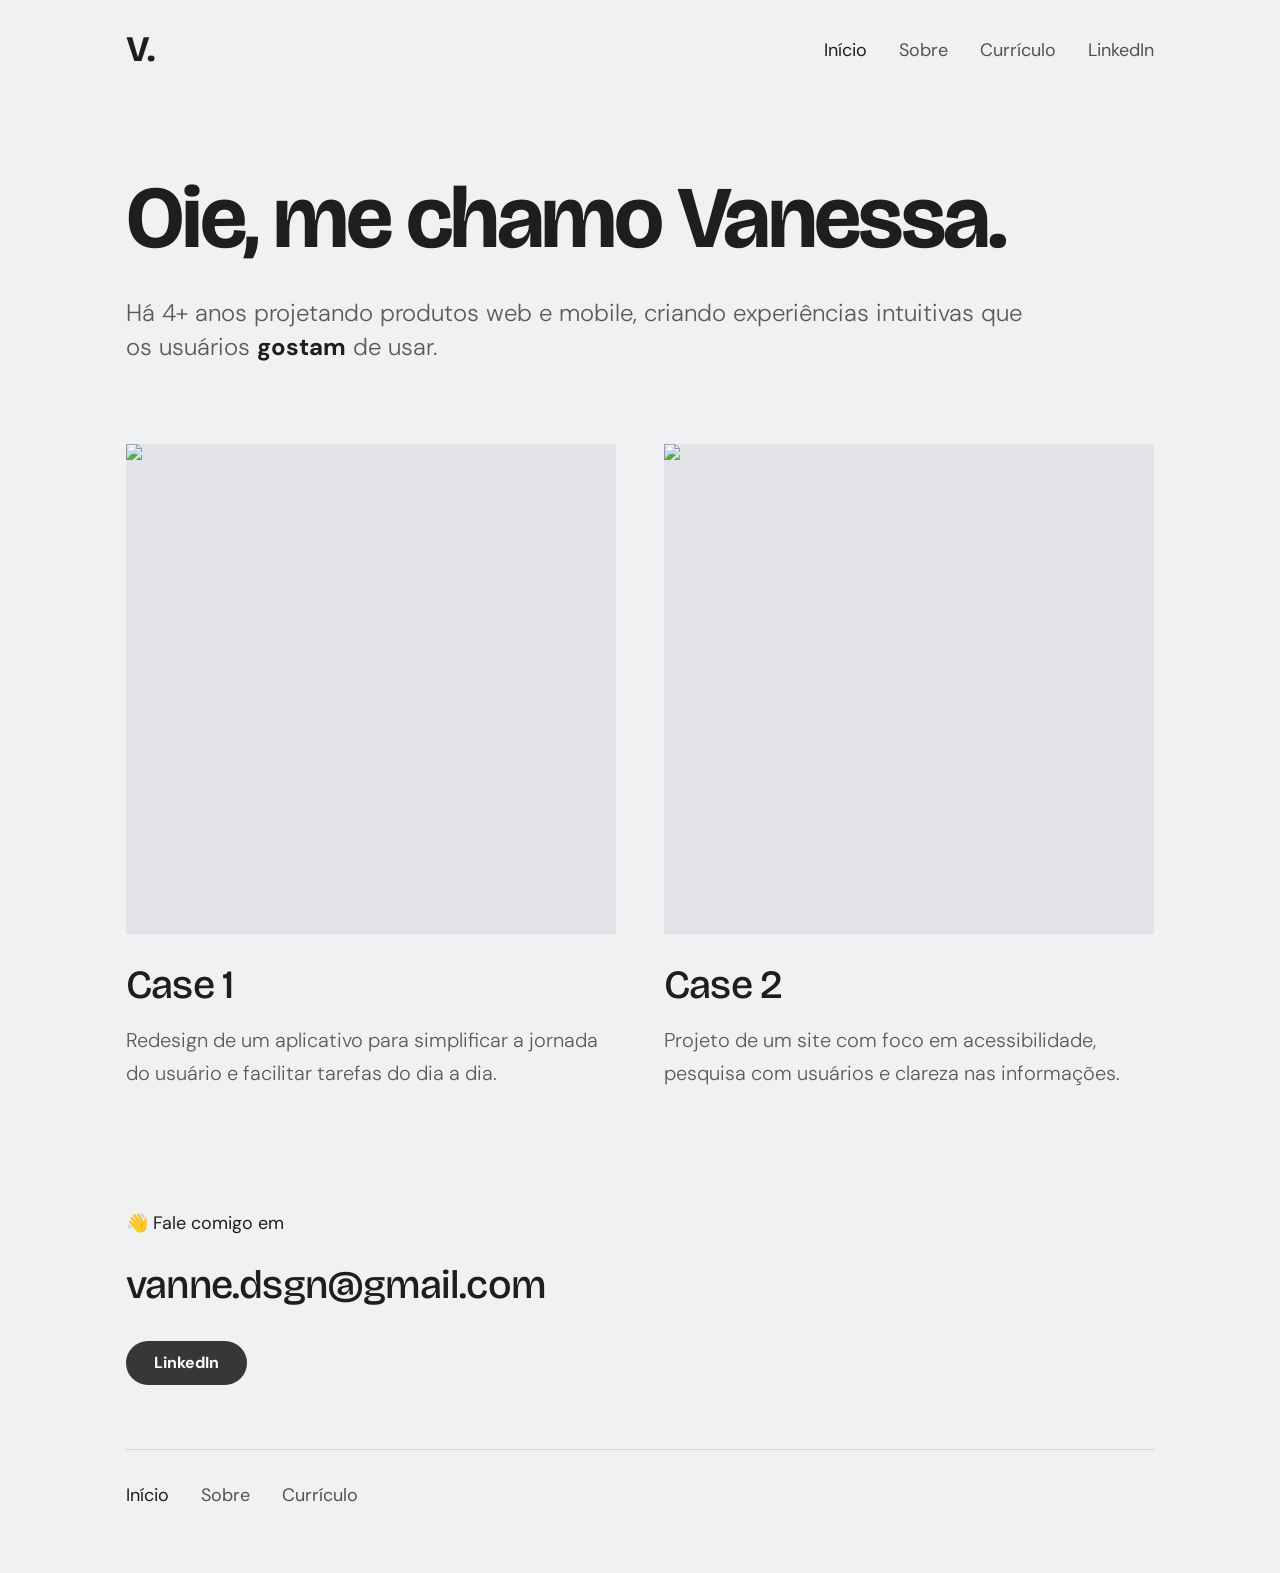
==== index.html @ 3d5b564b "Add files via upload" ====
<!DOCTYPE html>
<html lang="pt-BR">
<head>
  <meta charset="UTF-8">
  <meta name="viewport" content="width=device-width, initial-scale=1">
  <title>Vanessa Sousa | UX/UI Designer</title>
  <meta name="description" content="Portfólio de Vanessa Sousa, UX/UI Designer com 4+ anos projetando produtos web e mobile.">

  <!-- Fontes do Google Fonts: Bricolage Grotesque (títulos) e DM Sans (textos) -->
  <link rel="preconnect" href="https://fonts.googleapis.com">
  <link rel="preconnect" href="https://fonts.gstatic.com" crossorigin>
  <link href="https://fonts.googleapis.com/css2?family=Bricolage+Grotesque:opsz,wght@12..96,500;12..96,700&family=DM+Sans:wght@300;400;500;700&display=swap" rel="stylesheet">

  <!-- Único arquivo de estilos do site -->
  <link rel="stylesheet" href="style.css">
</head>
<body>

  <!-- ============ TOPO: logo à esquerda e menu à direita ============ -->
  <header class="topo">
    <div class="container">
      <a class="logo" href="index.html" aria-label="Vanessa Sousa, ir para o início">V.</a>

      <nav aria-label="Menu principal">
        <ul class="menu">
          <li><a href="index.html" aria-current="page">Início</a></li>
          <li><a href="sobre.html">Sobre</a></li>
          <!-- Currículo e LinkedIn abrem em nova aba -->
          <li><a href="https://drive.google.com/file/d/1ZlrDvLPm80cVtcwgMt0J6DiRXyho8xFZ/view?usp=sharing" target="_blank" rel="noopener noreferrer">Currículo</a></li>
          <li><a href="https://www.linkedin.com/in/vanne-dsg/?locale=en" target="_blank" rel="noopener noreferrer">LinkedIn</a></li>
        </ul>
      </nav>
    </div>
  </header>

  <main>

    <!-- ============ APRESENTAÇÃO: título grande e frase ============ -->
    <section class="apresentacao">
      <div class="container">
        <h1>Oie, me chamo Vanessa.</h1>
        <p>Há 4+ anos projetando produtos web e mobile, criando experiências intuitivas que os usuários <strong>gostam</strong> de usar.</p>
      </div>
    </section>

    <!-- ============ CASES: grade de 2 colunas (1 no celular) ============ -->
    <section class="cases" aria-label="Meus projetos">
      <div class="container">
        <div class="cases-grade">

          <!-- CASE 1: copie daqui até FIM DO CASE 1 para adicionar outro -->
          <a class="card" href="case-1.html">
            <!-- IMAGEM: troque o arquivo img/case-1-capa.jpg -->
            <div class="imagem">
              <img src="img/case-1-capa.jpg" alt="Capa do Case 1: telas do projeto em notebook e celular">
            </div>
            <h2><span>Case 1</span></h2>
            <p>Redesign de um aplicativo para simplificar a jornada do usuário e facilitar tarefas do dia a dia.</p>
          </a>
          <!-- FIM DO CASE 1 -->

          <!-- CASE 2: copie daqui até FIM DO CASE 2 para adicionar outro -->
          <a class="card" href="case-2.html">
            <!-- IMAGEM: troque o arquivo img/case-2-capa.jpg -->
            <div class="imagem">
              <img src="img/case-2-capa.jpg" alt="Capa do Case 2: telas do projeto em notebook e celular">
            </div>
            <h2><span>Case 2</span></h2>
            <p>Projeto de um site com foco em acessibilidade, pesquisa com usuários e clareza nas informações.</p>
          </a>
          <!-- FIM DO CASE 2 -->

        </div>
      </div>
    </section>

  </main>

  <!-- ============ RODAPÉ: contato, botão, divisória e menu ============ -->
  <footer class="rodape">
    <div class="container">

      <div class="contato">
        <p class="contato-chamada">👋 Fale comigo em</p>
        <a class="contato-email" href="mailto:vanne.dsgn@gmail.com">vanne.dsgn@gmail.com</a>
        <!-- Botão em pílula que abre o LinkedIn em nova aba -->
        <a class="botao" href="https://www.linkedin.com/in/vanne-dsg/?locale=en" target="_blank" rel="noopener noreferrer">LinkedIn</a>
      </div>

      <!-- Linha divisória -->
      <hr class="divisoria">

      <!-- Menu repetido, só com Início, Sobre e Currículo -->
      <nav aria-label="Menu do rodapé">
        <ul class="menu menu-rodape">
          <li><a href="index.html" aria-current="page">Início</a></li>
          <li><a href="sobre.html">Sobre</a></li>
          <li><a href="https://drive.google.com/file/d/1ZlrDvLPm80cVtcwgMt0J6DiRXyho8xFZ/view?usp=sharing" target="_blank" rel="noopener noreferrer">Currículo</a></li>
        </ul>
      </nav>

    </div>
  </footer>

</body>
</html>
---- style.css ----
/* =====================================================
   PORTFÓLIO · Vanessa Sousa
   Um único arquivo de estilos para todas as páginas.
   ===================================================== */

/* ---------- VARIÁVEIS: design system ---------- */
:root {
  /* Fontes */
  --fonte-titulo: "Bricolage Grotesque", system-ui, sans-serif;
  --fonte-texto: "DM Sans", system-ui, sans-serif;

  /* Cores */
  --cor-fundo: #f0f1f3;
  --cor-fundo-imagem: #e2e3e6;
  --cor-texto: #1e1e1e;
  --cor-descricao: #5b5b5b;
  --cor-menu: #525252;
  --cor-botao: #353738;
  --cor-botao-texto: #ffffff;
  --cor-divisoria: #d0d2d6;

  /* Títulos */
  --tam-titulo-principal: 88px;
  --peso-titulo-principal: 700;
  --tam-nome-case: 40px;
  --peso-nome-case: 500;
  --tam-email: 40px;
  --peso-email: 500;

  /* Textos */
  --tam-apresentacao: 24px;
  --peso-apresentacao: 300;
  --tam-descricao: 20px;
  --peso-descricao: 300;
  --tam-menu: 18px;
  --peso-menu: 400;

  /* Espaçamentos */
  --largura-max: 1028px;
  --espaco-cards: 48px;
  --margem-lateral: 24px;
}

/* ---------- BASE ---------- */
*,
*::before,
*::after {
  box-sizing: border-box;
}

html {
  scroll-behavior: smooth;
}

body {
  margin: 0;
  background: var(--cor-fundo);
  color: var(--cor-texto);
  font-family: var(--fonte-texto);
  font-weight: 400;
  line-height: 1.5;
  -webkit-font-smoothing: antialiased;
}

a {
  color: inherit;
  text-decoration: none;
}

/* Foco visível em todos os links (acessibilidade) */
a:focus-visible {
  outline: 3px solid var(--cor-texto);
  outline-offset: 4px;
  border-radius: 4px;
}

/* ---------- CONTAINER: mesma largura e margem em todas as páginas ---------- */
.container {
  width: min(var(--largura-max), 100% - (var(--margem-lateral) * 2));
  margin-inline: auto;
}

/* ---------- TOPO: logo e menu ---------- */
.topo {
  padding: 32px 0;
}

.topo .container {
  display: flex;
  align-items: center;
  justify-content: space-between;
  gap: 24px;
}

.logo {
  font-family: var(--fonte-titulo);
  font-size: 36px;
  font-weight: 700;
  line-height: 1;
  letter-spacing: -0.02em;
}

/* ---------- MENU (topo e rodapé) ---------- */
.menu {
  display: flex;
  flex-wrap: wrap;
  gap: 8px 32px;
  margin: 0;
  padding: 0;
  list-style: none;
}

.menu a {
  color: var(--cor-menu);
  font-size: var(--tam-menu);
  font-weight: var(--peso-menu);
  transition: color 0.2s ease;
}

.menu a:hover,
.menu a[aria-current="page"] {
  color: var(--cor-texto);
}

/* ---------- APRESENTAÇÃO ---------- */
.apresentacao {
  padding: 72px 0 80px;
}

.apresentacao h1 {
  margin: 0 0 32px;
  font-family: var(--fonte-titulo);
  font-size: var(--tam-titulo-principal);
  font-weight: var(--peso-titulo-principal);
  line-height: 1.05;
  letter-spacing: -0.03em;
}

.apresentacao p {
  max-width: 900px;
  margin: 0;
  color: var(--cor-descricao);
  font-size: var(--tam-apresentacao);
  font-weight: var(--peso-apresentacao);
  line-height: 1.4;
}

.apresentacao strong {
  color: var(--cor-texto);
  font-weight: 700;
}

/* ---------- IMAGEM: espaço cinza com proporção fixa ---------- */
.imagem {
  aspect-ratio: 1 / 1;          /* quadrada nos cards */
  overflow: hidden;
  background: var(--cor-fundo-imagem);
}

.imagem img {
  display: block;
  width: 100%;
  height: 100%;
  object-fit: cover;
  /* Se a foto ainda não existir, esconde o texto alternativo e deixa só o bloco cinza */
  color: transparent;
  font-size: 0;
  transition: transform 0.5s ease;
}

/* ---------- CASES: grade de 2 colunas ---------- */
.cases {
  padding-bottom: 120px;
}

.cases-grade {
  display: grid;
  grid-template-columns: repeat(2, 1fr);
  gap: var(--espaco-cards);
}

/* ---------- CARD: link que envolve imagem, nome e descrição ---------- */
.card {
  display: block;
}

.card h2 {
  margin: 28px 0 16px;
  font-family: var(--fonte-titulo);
  font-size: var(--tam-nome-case);
  font-weight: var(--peso-nome-case);
  line-height: 1.15;
  letter-spacing: -0.02em;
}

/* Sublinhado que cresce da esquerda para a direita */
.card h2 span {
  background-image: linear-gradient(currentColor, currentColor);
  background-repeat: no-repeat;
  background-position: 0 100%;
  background-size: 0% 2px;
  padding-bottom: 2px;
  transition: background-size 0.35s ease;
}

.card p {
  margin: 0;
  color: var(--cor-descricao);
  font-size: var(--tam-descricao);
  font-weight: var(--peso-descricao);
  line-height: 1.65;
}

/* Hover e foco no card: zoom leve na imagem e sublinhado no nome */
.card:hover .imagem img,
.card:focus-visible .imagem img {
  transform: scale(1.04);
}

.card:hover h2 span,
.card:focus-visible h2 span {
  background-size: 100% 2px;
}

/* ---------- RODAPÉ ---------- */
.rodape {
  padding: 0 0 64px;
}

.contato-chamada {
  margin: 0 0 24px;
  font-size: 18px;
  font-weight: 400;
}

.contato-email {
  display: inline-block;
  margin-bottom: 32px;
  font-family: var(--fonte-titulo);
  font-size: var(--tam-email);
  font-weight: var(--peso-email);
  line-height: 1.2;
  letter-spacing: -0.02em;
  overflow-wrap: anywhere;
}

.contato-email:hover {
  text-decoration: underline;
  text-underline-offset: 6px;
}

/* ---------- BOTÃO em pílula ---------- */
.botao {
  display: table;                /* fica abaixo do e-mail, com largura do texto */
  padding: 14px 28px;
  background: var(--cor-botao);
  color: var(--cor-botao-texto);
  border-radius: 999px;
  font-size: 16px;
  font-weight: 700;
  line-height: 1;
  transition: background 0.2s ease, transform 0.2s ease;
}

.botao:hover {
  background: var(--cor-texto);
  transform: translateY(-2px);
}

/* ---------- DIVISÓRIA ---------- */
.divisoria {
  height: 1px;
  margin: 64px 0 32px;
  border: 0;
  background: var(--cor-divisoria);
}

/* ---------- ANIMAÇÃO leve na abertura da página (só CSS) ---------- */
@keyframes entrada {
  from {
    opacity: 0;
    transform: translateY(16px);
  }
  to {
    opacity: 1;
    transform: translateY(0);
  }
}

.apresentacao .container,
.cases .container {
  animation: entrada 0.7s ease both;
}

.cases .container {
  animation-delay: 0.15s;
}

/* Respeita quem prefere menos movimento */
@media (prefers-reduced-motion: reduce) {
  *,
  *::before,
  *::after {
    animation: none !important;
    transition: none !important;
  }
}

/* ---------- CELULAR: tudo em uma coluna e título menor ---------- */
@media (max-width: 720px) {
  :root {
    --tam-titulo-principal: 48px;
    --tam-nome-case: 30px;
    --tam-email: 26px;
    --tam-apresentacao: 20px;
    --tam-descricao: 18px;
    --espaco-cards: 40px;
  }

  .topo {
    padding: 24px 0;
  }

  .menu {
    gap: 8px 20px;
  }

  .menu a {
    font-size: 16px;
  }

  .apresentacao {
    padding: 40px 0 48px;
  }

  .cases {
    padding-bottom: 80px;
  }

  .cases-grade {
    grid-template-columns: 1fr;
  }

  .divisoria {
    margin: 48px 0 24px;
  }
}

/* Telas bem pequenas: o menu do topo desce para baixo do logo */
@media (max-width: 480px) {
  .topo .container {
    flex-direction: column;
    align-items: flex-start;
    gap: 16px;
  }
}

/* =====================================================
   PÁGINA SOBRE
   Classes novas desta página: sobre, sobre-foto, secao, item
   ===================================================== */

/* ---------- Variáveis novas da página Sobre ---------- */
:root {
  --tam-titulo-sobre: 64px;
  --peso-titulo-sobre: 500;
  --tam-texto-sobre: 20px;
  --peso-texto-sobre: 300;
  --tam-titulo-secao: 40px;
  --peso-titulo-secao: 500;
  --tam-nome-item: 28px;
  --peso-nome-item: 500;
  --largura-texto-sobre: 480px;
  --largura-foto: 390px;
  --largura-secao: 650px;
}

/* ---------- SOBRE: texto à esquerda e foto quadrada à direita ---------- */
.sobre {
  display: grid;
  grid-template-columns: minmax(0, 1fr) var(--largura-foto);
  gap: 48px;
  align-items: start;
  padding: 24px 0 96px;
  animation: entrada 0.7s ease both;
}

/* Coluna do texto: estreita, mas sempre alinhada à esquerda */
.sobre > div:first-child {
  max-width: var(--largura-texto-sobre);
}

.sobre h1 {
  margin: 0 0 32px;
  font-family: var(--fonte-titulo);
  font-size: var(--tam-titulo-sobre);
  font-weight: var(--peso-titulo-sobre);
  line-height: 1.1;
  letter-spacing: -0.03em;
}

.sobre p {
  margin: 0 0 20px;
  color: var(--cor-descricao);
  font-size: var(--tam-texto-sobre);
  font-weight: var(--peso-texto-sobre);
  line-height: 1.6;
}

.sobre strong {
  color: var(--cor-texto);
  font-weight: 500;
}

/* Foto: usa o espaço .imagem (quadrado e cinza), levemente abaixo do título */
.sobre-foto {
  max-width: var(--largura-foto);
  margin-top: 72px;
}

/* ---------- SEÇÃO: Formação, Experiência e Habilidades ---------- */
.secao {
  max-width: var(--largura-secao);
  margin-bottom: 72px;
  animation: entrada 0.7s ease both;
  animation-delay: 0.15s;
}

/* Última seção (botão Currículo): dá espaço antes do rodapé */
.container > .secao:last-child {
  margin-bottom: 120px;
}

.secao h2 {
  margin: 0 0 32px;
  padding-bottom: 16px;
  border-bottom: 2px solid var(--cor-texto);
  font-family: var(--fonte-titulo);
  font-size: var(--tam-titulo-secao);
  font-weight: var(--peso-titulo-secao);
  line-height: 1.15;
  letter-spacing: -0.02em;
}

/* ---------- ITEM: nome em destaque e detalhe abaixo ---------- */
.item {
  margin-bottom: 40px;
}

.item:last-child {
  margin-bottom: 0;
}

.item h3 {
  margin: 0 0 12px;
  font-family: var(--fonte-titulo);
  font-size: var(--tam-nome-item);
  font-weight: var(--peso-nome-item);
  line-height: 1.2;
  letter-spacing: -0.01em;
}

.item ul {
  margin: 0;
  padding-left: 24px;
  color: var(--cor-descricao);
  font-size: var(--tam-descricao);
  font-weight: var(--peso-descricao);
  line-height: 1.6;
}

.item li::marker {
  color: var(--cor-texto);
}

/* ---------- SOBRE no celular: foto vai para baixo do texto ---------- */
@media (max-width: 720px) {
  :root {
    --tam-titulo-sobre: 44px;
    --tam-texto-sobre: 18px;
    --tam-titulo-secao: 32px;
    --tam-nome-item: 24px;
  }

  .sobre {
    grid-template-columns: 1fr;
    gap: 32px;
    padding-bottom: 64px;
  }

  .sobre-foto {
    margin-top: 0;
  }

  .secao {
    margin-bottom: 56px;
  }

  .container > .secao:last-child {
    margin-bottom: 80px;
  }
}

/* =====================================================
   PÁGINA DE CASE
   Classes novas desta página: case-topo, case-info, bloco,
   legenda, resultados (card, cases, imagem etc. já existem)
   ===================================================== */

/* ---------- Variáveis novas da página de case ---------- */
:root {
  --tam-titulo-case: 64px;
  --peso-titulo-case: 500;
  --tam-subtitulo-case: 20px;
  --tam-rotulo-info: 14px;
  --tam-valor-info: 20px;
  --tam-titulo-bloco: 32px;
  --peso-titulo-bloco: 500;
  --tam-texto-bloco: 20px;
  --largura-texto-bloco: 700px;
  --tam-legenda: 16px;
  --tam-resultado: 72px;
  --peso-resultado: 700;
  --tam-titulo-outros: 32px;
  --tam-nome-card-outros: 28px;
}

/* ---------- CASE-TOPO: nome à esquerda, imagem horizontal à direita ---------- */
.case-topo {
  display: grid;
  grid-template-columns: minmax(0, 1fr) minmax(0, 1.5fr);
  gap: 48px;
  align-items: center;
  padding: 24px 0 72px;
  animation: entrada 0.7s ease both;
}

.case-topo h1 {
  margin: 0 0 16px;
  font-family: var(--fonte-titulo);
  font-size: var(--tam-titulo-case);
  font-weight: var(--peso-titulo-case);
  line-height: 1.1;
  letter-spacing: -0.03em;
}

.case-topo p {
  margin: 0;
  font-size: var(--tam-subtitulo-case);
  font-weight: 400;
  line-height: 1.5;
}

/* A imagem do topo é horizontal (a .imagem padrão é quadrada) */
.case-topo .imagem {
  aspect-ratio: 3 / 2;
}

/* ---------- CASE-INFO: Papel, Equipe e Tempo lado a lado ---------- */
.case-info {
  margin-bottom: 80px;
  padding: 32px 0;
  border-top: 1px solid var(--cor-divisoria);
  border-bottom: 1px solid var(--cor-divisoria);
  animation: entrada 0.7s ease both;
  animation-delay: 0.1s;
}

.case-info dl {
  display: grid;
  grid-template-columns: repeat(auto-fit, minmax(200px, 1fr));
  gap: 32px;
  margin: 0;
}

.case-info dt {
  margin-bottom: 8px;
  color: var(--cor-descricao);
  font-size: var(--tam-rotulo-info);
  font-weight: 500;
  letter-spacing: 0.08em;
  text-transform: uppercase;
}

.case-info dd {
  margin: 0;
  font-size: var(--tam-valor-info);
  font-weight: 400;
  line-height: 1.4;
}

/* ---------- BLOCO: título, texto e imagem horizontal ---------- */
.bloco {
  margin-bottom: 96px;
}

.bloco h2 {
  margin: 0 0 24px;
  font-family: var(--fonte-titulo);
  font-size: var(--tam-titulo-bloco);
  font-weight: var(--peso-titulo-bloco);
  line-height: 1.15;
  letter-spacing: -0.02em;
}

/* Texto mais estreito, sempre alinhado à esquerda */
.bloco p {
  max-width: var(--largura-texto-bloco);
  margin: 0;
  color: var(--cor-descricao);
  font-size: var(--tam-texto-bloco);
  font-weight: 300;
  line-height: 1.7;
}

/* Imagem: ocupa toda a largura do container, em formato horizontal */
.bloco figure {
  margin: 40px 0 0;
}

.bloco .imagem {
  aspect-ratio: 16 / 9;
}

/* Bloco com duas imagens: 2 colunas lado a lado */
.bloco .container > div {
  display: grid;
  grid-template-columns: repeat(2, minmax(0, 1fr));
  gap: var(--espaco-cards);
  margin-top: 40px;
}

.bloco .container > div figure {
  margin: 0;
}

/* ---------- LEGENDA: itálico e centralizada ---------- */
.legenda {
  display: block;
  margin-top: 12px;
  color: var(--cor-descricao);
  font-size: var(--tam-legenda);
  font-style: italic;
  font-weight: 400;
  text-align: center;
}

/* ---------- RESULTADOS: números lado a lado ---------- */
.resultados {
  margin-bottom: 96px;
}

.resultados h2 {
  margin: 0 0 40px;
  font-family: var(--fonte-titulo);
  font-size: var(--tam-titulo-bloco);
  font-weight: var(--peso-titulo-bloco);
  line-height: 1.15;
  letter-spacing: -0.02em;
}

.resultados ul {
  display: grid;
  grid-template-columns: repeat(auto-fit, minmax(180px, 1fr));
  gap: 40px 32px;
  margin: 0;
  padding: 0;
  list-style: none;
}

.resultados strong {
  display: block;
  margin-bottom: 8px;
  font-family: var(--fonte-titulo);
  font-size: var(--tam-resultado);
  font-weight: var(--peso-resultado);
  line-height: 1;
  letter-spacing: -0.03em;
}

.resultados span {
  display: block;
  color: var(--cor-descricao);
  font-size: var(--tam-descricao);
  font-weight: var(--peso-descricao);
  line-height: 1.5;
}

/* ---------- VEJA OUTROS CASES: cards da página inicial em 3 colunas ---------- */
aside.cases > .container > h2 {
  margin: 0 0 40px;
  font-family: var(--fonte-titulo);
  font-size: var(--tam-titulo-outros);
  font-weight: var(--peso-titulo-bloco);
  line-height: 1.15;
  letter-spacing: -0.02em;
}

aside.cases .cases-grade {
  grid-template-columns: repeat(3, minmax(0, 1fr));
}

/* Nome do card menor, para caber em 3 colunas */
aside.cases .card h2 {
  margin: 20px 0 0;
  font-size: var(--tam-nome-card-outros);
}

/* ---------- CASE no celular ---------- */
@media (max-width: 720px) {
  :root {
    --tam-titulo-case: 44px;
    --tam-titulo-bloco: 26px;
    --tam-texto-bloco: 18px;
    --tam-resultado: 48px;
    --tam-titulo-outros: 26px;
  }

  /* Imagem do topo vai para baixo do texto */
  .case-topo {
    grid-template-columns: 1fr;
    gap: 32px;
    padding-bottom: 48px;
  }

  /* Informações uma embaixo da outra */
  .case-info {
    margin-bottom: 56px;
  }

  .case-info dl {
    grid-template-columns: 1fr;
    gap: 24px;
  }

  .bloco {
    margin-bottom: 64px;
  }

  /* Duas imagens do bloco ficam em 1 coluna */
  .bloco .container > div {
    grid-template-columns: 1fr;
    gap: 32px;
  }

  /* Resultados: 2 por linha */
  .resultados {
    margin-bottom: 64px;
  }

  .resultados ul {
    grid-template-columns: repeat(2, minmax(0, 1fr));
    gap: 32px 24px;
  }

  /* Outros cases: 1 coluna */
  aside.cases .cases-grade {
    grid-template-columns: 1fr;
  }
}
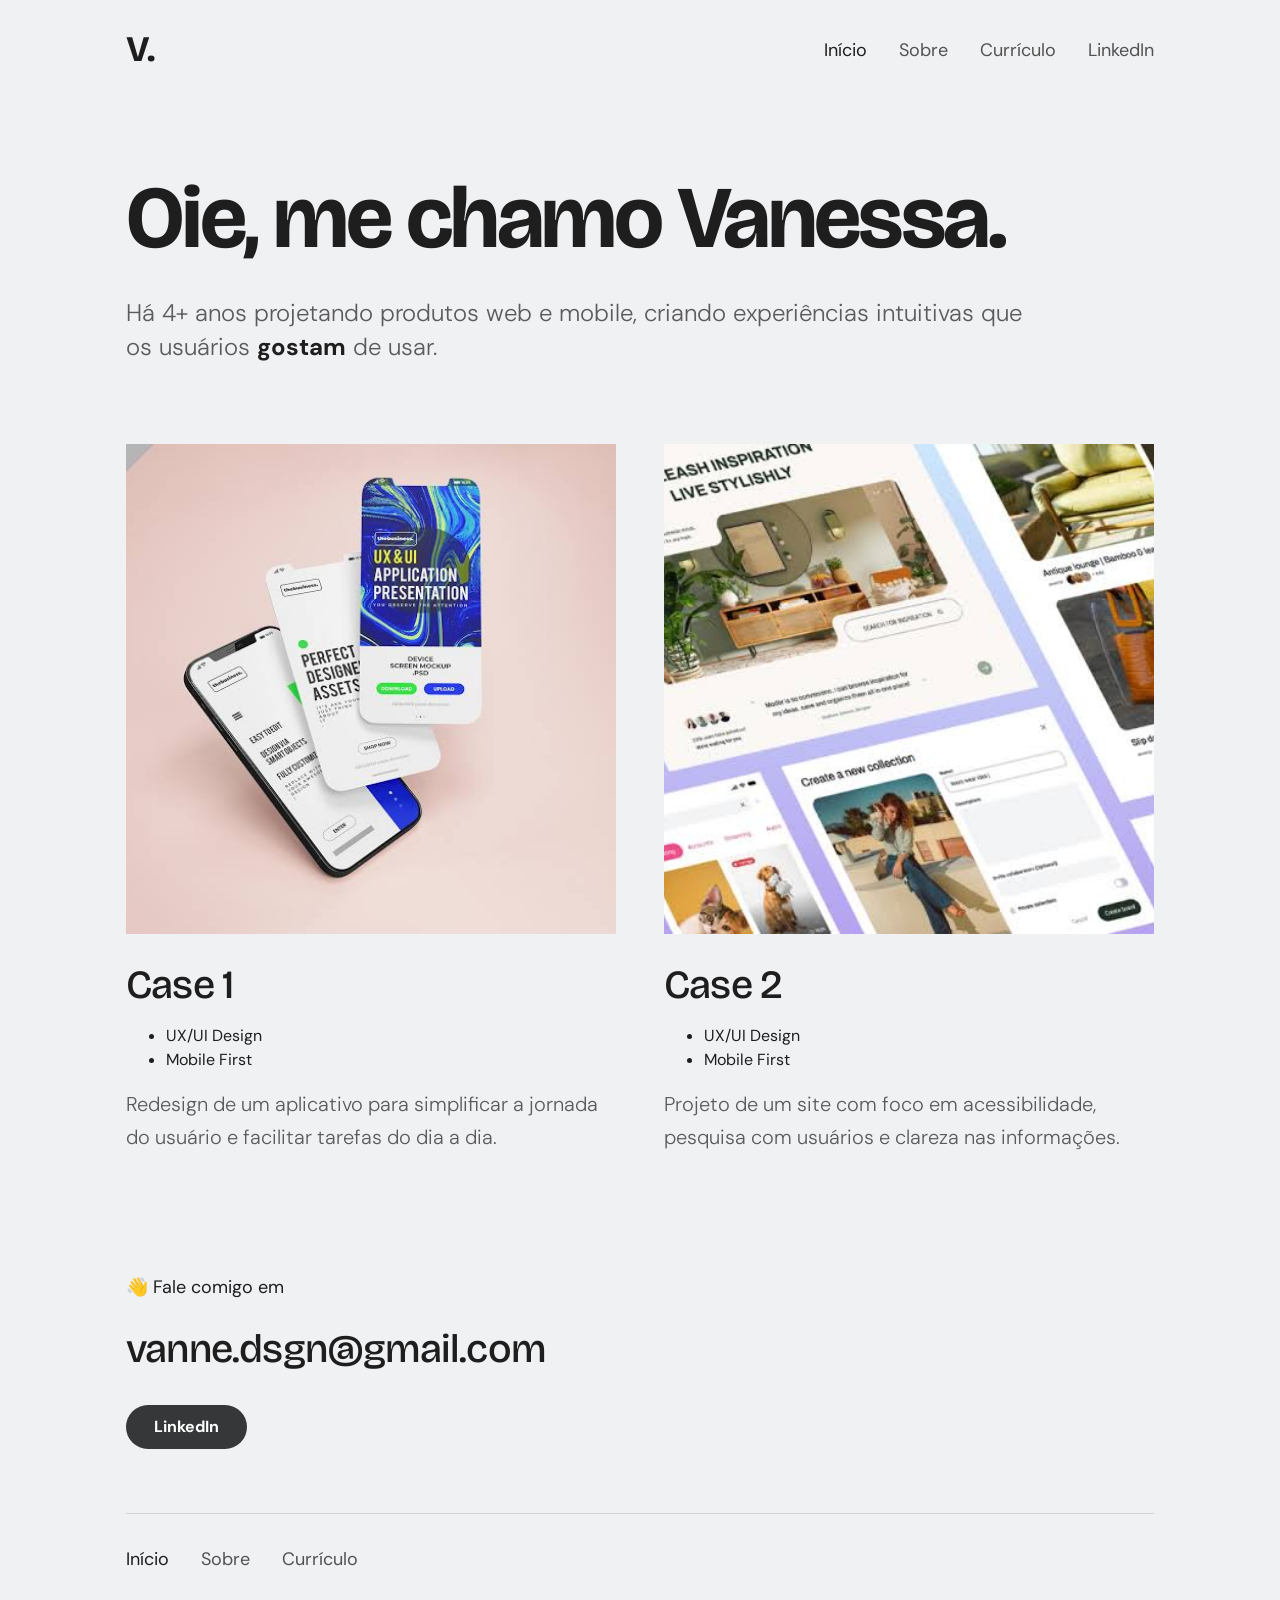
==== commit 6d3b7bce: "Add features list for Case 1 and Case 2" ====
--- a/index.html
+++ b/index.html
@@ -55,6 +55,10 @@
               <img src="img/case-1-capa.jpg" alt="Capa do Case 1: telas do projeto em notebook e celular">
             </div>
             <h2><span>Case 1</span></h2>
+              <ul class="pilulas">
+                <li>UX/UI Design</li>
+                <li>Mobile First</li>
+              </ul>
             <p>Redesign de um aplicativo para simplificar a jornada do usuário e facilitar tarefas do dia a dia.</p>
           </a>
           <!-- FIM DO CASE 1 -->
@@ -66,6 +70,10 @@
               <img src="img/case-2-capa.jpg" alt="Capa do Case 2: telas do projeto em notebook e celular">
             </div>
             <h2><span>Case 2</span></h2>
+              <ul class="pilulas">
+                <li>UX/UI Design</li>
+                <li>Mobile First</li>
+              </ul>
             <p>Projeto de um site com foco em acessibilidade, pesquisa com usuários e clareza nas informações.</p>
           </a>
           <!-- FIM DO CASE 2 -->
